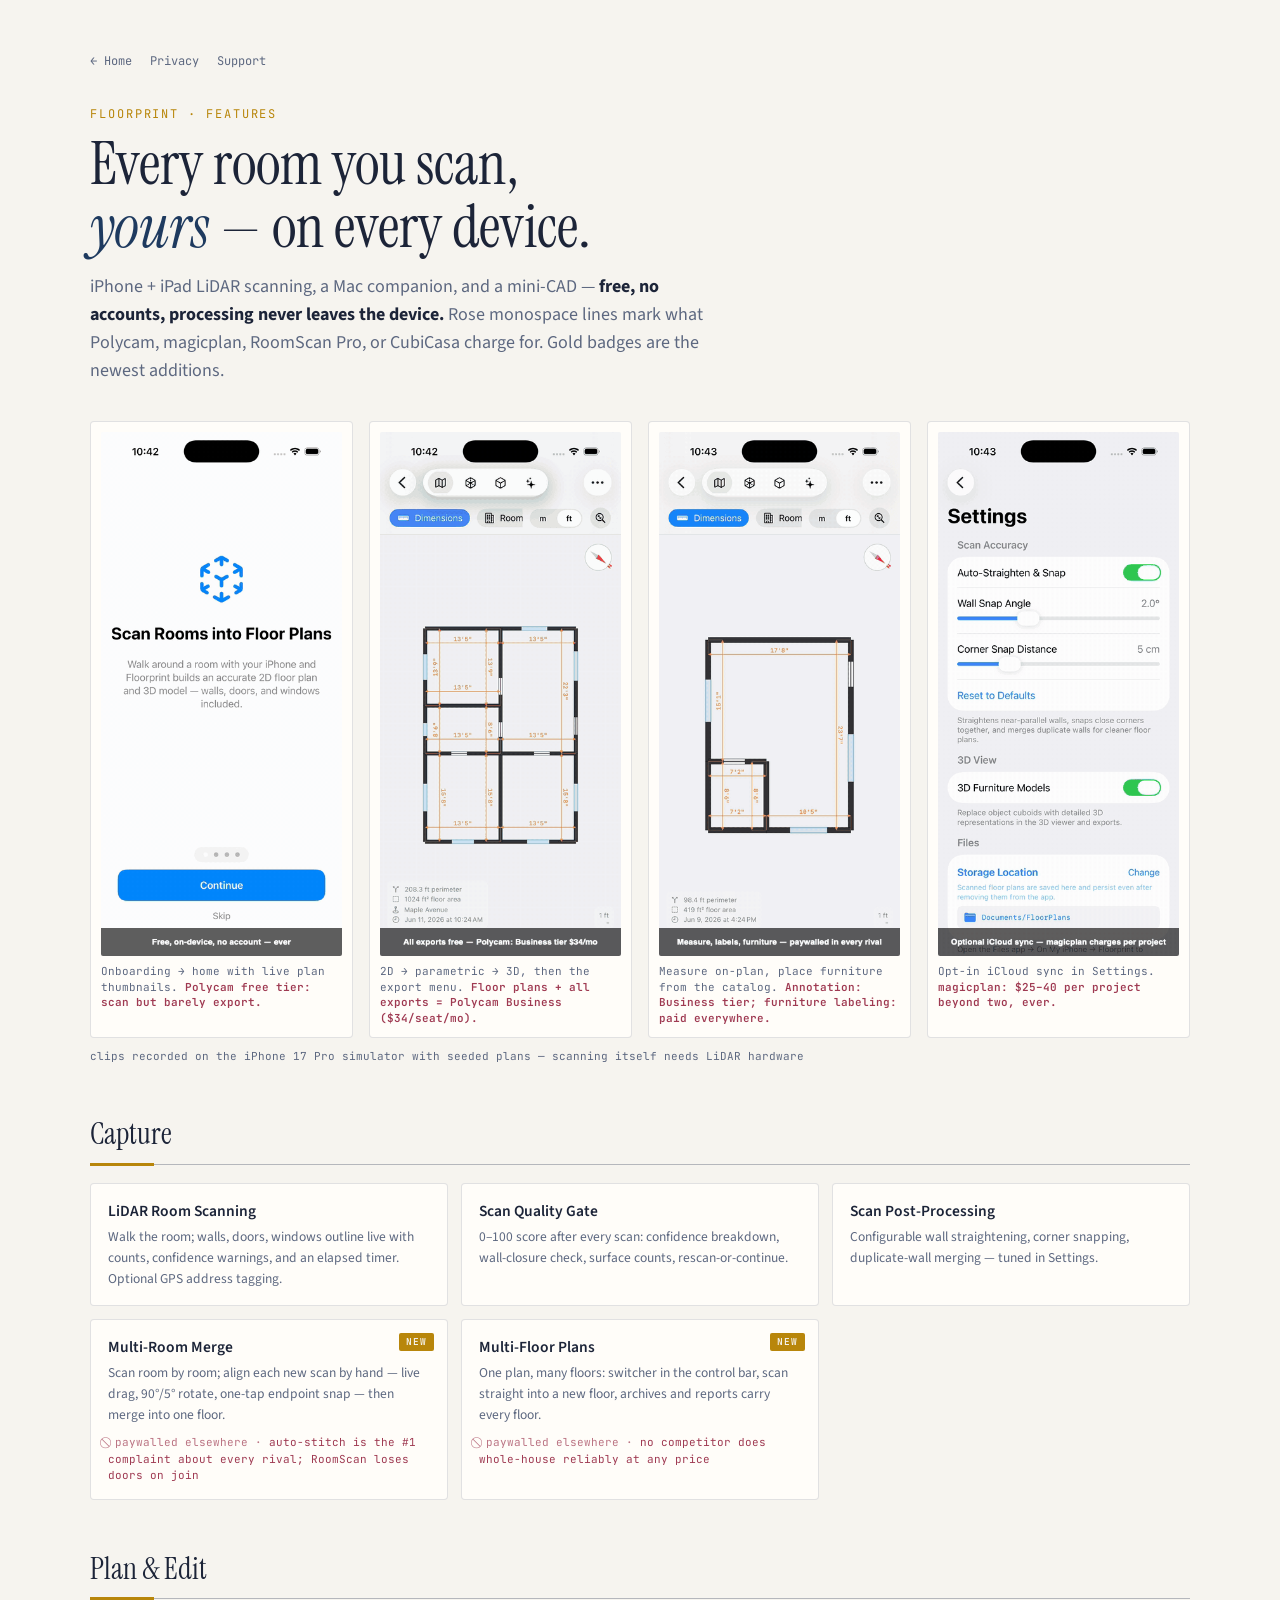
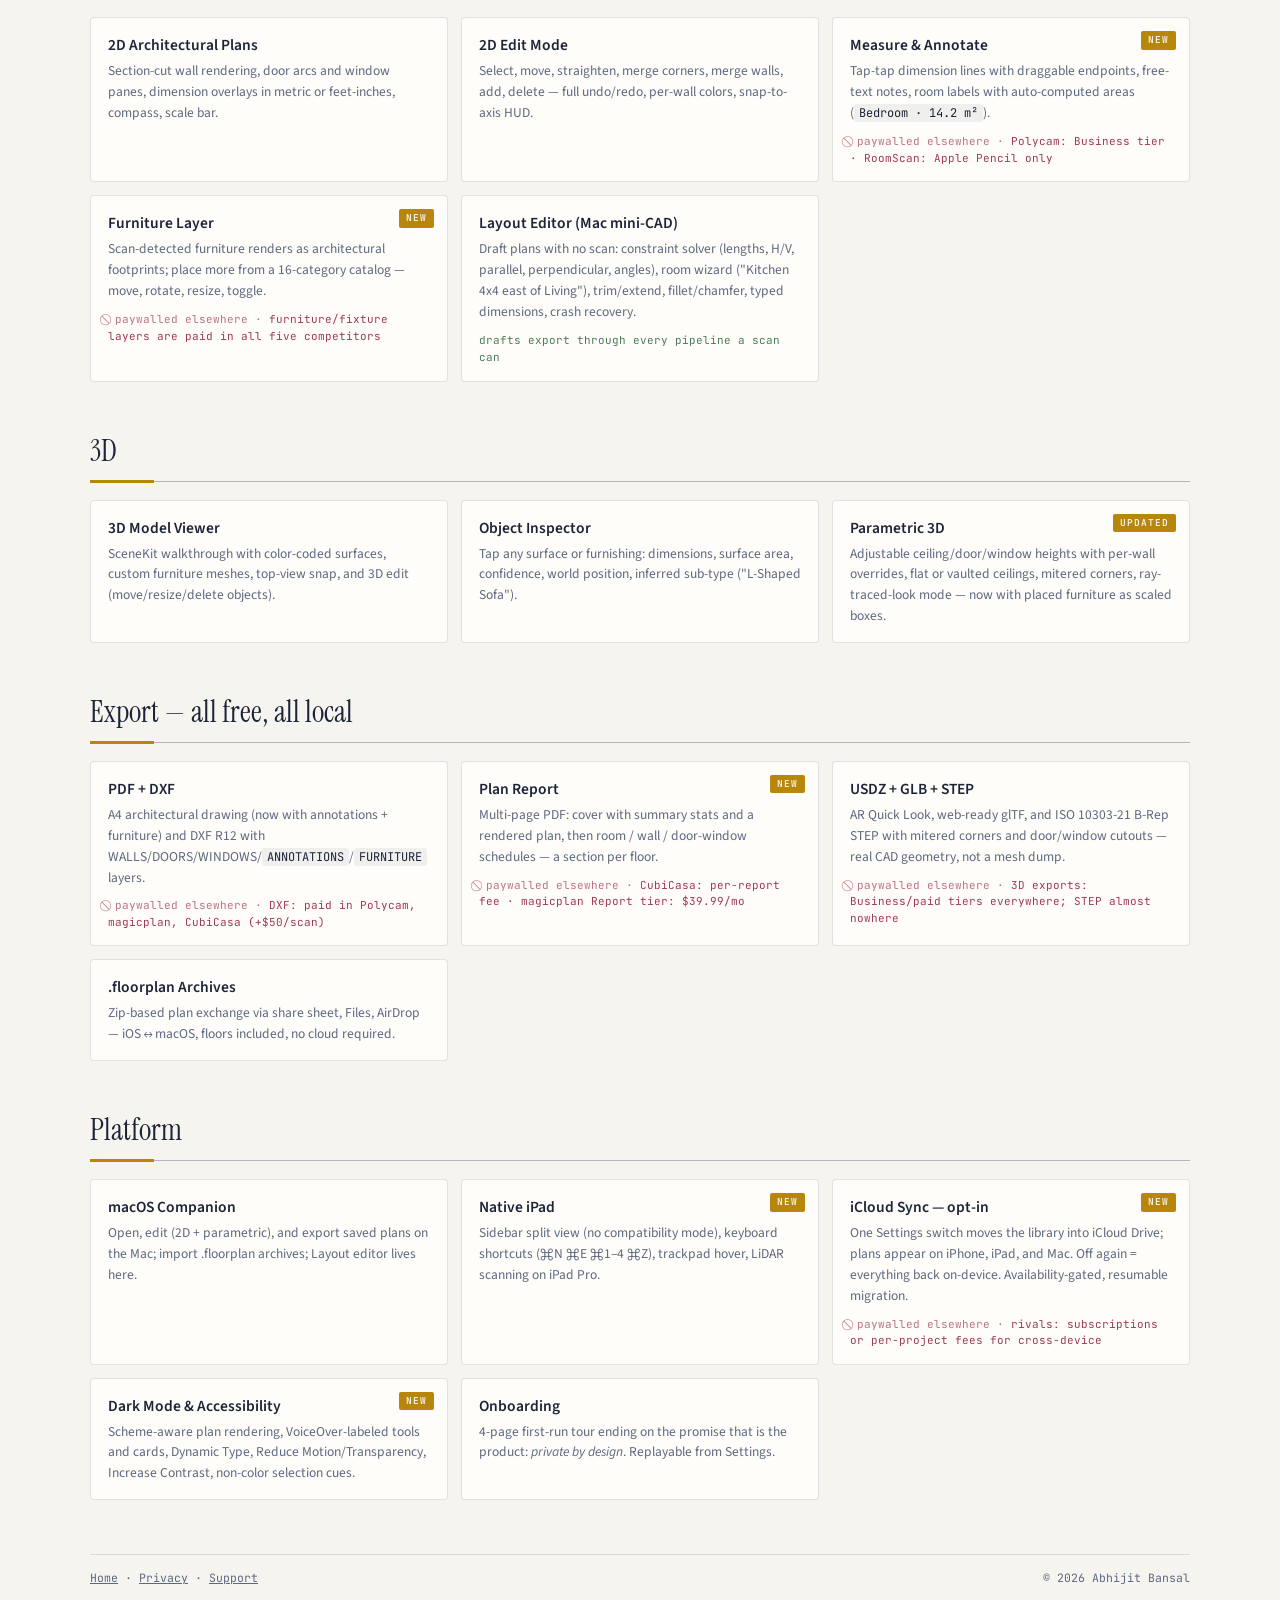
==== features.html @ 085c3a3b "feat(site): publish the feature atlas as /features with demo GIFs + unfurl meta - features.html: the" ====
<!DOCTYPE html>
<html lang="en">
<head>
<meta charset="UTF-8">
<meta name="viewport" content="width=device-width, initial-scale=1.0">
<title>Floorprint — Features</title>
<meta name="description" content="Every Floorprint feature: LiDAR scanning, multi-room merge, measurements, furniture, CAD exports, iCloud sync — free and fully on-device.">
<link rel="icon" type="image/png" href="assets/favicon-32.png">
<link rel="apple-touch-icon" href="assets/apple-touch-icon.png">
<meta property="og:type" content="website">
<meta property="og:site_name" content="Floorprint">
<meta property="og:title" content="Floorprint — every feature, free and on-device">
<meta property="og:description" content="LiDAR scan to CAD floor plan: multi-room merge, measurements, furniture, PDF/DXF/STEP exports, iCloud sync. What competitors paywall, Floorprint ships free.">
<meta property="og:url" content="https://abhijitbansal.github.io/floorprint-site/features.html">
<meta property="og:image" content="https://abhijitbansal.github.io/floorprint-site/assets/demo/clip2-plan-exports.gif">
<meta name="twitter:card" content="summary_large_image">
<meta name="twitter:title" content="Floorprint — every feature, free and on-device">
<meta name="twitter:image" content="https://abhijitbansal.github.io/floorprint-site/assets/demo/clip2-plan-exports.gif">
<link href="https://fonts.googleapis.com/css2?family=Instrument+Serif:ital@0;1&family=JetBrains+Mono:wght@400;500;600&family=Source+Sans+3:wght@400;500;600&display=swap" rel="stylesheet">
<style>
:root{
  --bg:#f6f4ef;
  --surface:#fffdf9;
  --border:rgba(30,42,70,.13);
  --border-strong:rgba(30,42,70,.3);
  --text:#1c2438;
  --text-dim:#5d6880;
  --navy:#1e3a5f;
  --navy-dim:rgba(30,58,95,.07);
  --gold:#b8860b;
  --gold-dim:rgba(184,134,11,.1);
  --rose:#9f3a52;
  --sage:#4a7c59;
  --font-display:'Instrument Serif',Georgia,serif;
  --font-body:'Source Sans 3',-apple-system,sans-serif;
  --font-mono:'JetBrains Mono',ui-monospace,monospace;
}
@media (prefers-color-scheme: dark){
  :root{
    --bg:#151a26;
    --surface:#1d2433;
    --border:rgba(200,215,240,.12);
    --border-strong:rgba(200,215,240,.3);
    --text:#e6eaf2;
    --text-dim:#9aa6bd;
    --navy:#7da7d9;
    --navy-dim:rgba(125,167,217,.1);
    --gold:#d9a93f;
    --gold-dim:rgba(217,169,63,.12);
    --rose:#d97a91;
    --sage:#7fb78f;
  }
}
*{box-sizing:border-box;margin:0;min-width:0}
body{background:var(--bg);color:var(--text);font-family:var(--font-body);line-height:1.55;padding:52px 24px 90px}
.wrap{max-width:1100px;margin:0 auto}
header{max-width:760px;margin-bottom:14px}
.kicker{font-family:var(--font-mono);font-size:12px;letter-spacing:.16em;text-transform:uppercase;color:var(--gold)}
h1{font-family:var(--font-display);font-size:clamp(38px,6vw,60px);font-weight:400;line-height:1.05;margin:10px 0 14px}
h1 em{font-style:italic;color:var(--navy)}
.lead{font-size:18px;color:var(--text-dim);max-width:640px}
.lead b{color:var(--text)}

.gifrow{display:grid;grid-template-columns:repeat(auto-fit,minmax(220px,1fr));gap:16px;margin:36px 0 10px}
.gifcard{border:1px solid var(--border);background:var(--surface);padding:10px;border-radius:4px}
.gifcard img{width:100%;display:block;border-radius:2px}
.gifcard figcaption{font-family:var(--font-mono);font-size:11px;color:var(--text-dim);margin-top:8px;line-height:1.45}
.gifcard figcaption b{color:var(--rose);font-weight:600}
.gifnote{font-family:var(--font-mono);font-size:11px;color:var(--text-dim);margin-bottom:40px}

h2{font-family:var(--font-display);font-size:30px;font-weight:400;margin:46px 0 4px}
.rule{height:1px;background:var(--border-strong);margin:6px 0 18px;position:relative}
.rule::before{content:"";position:absolute;left:0;top:-1px;width:64px;height:3px;background:var(--gold)}
.grid{display:grid;grid-template-columns:repeat(auto-fill,minmax(330px,1fr));gap:13px}
.ve-card{border:1px solid var(--border);background:var(--surface);padding:15px 17px;border-radius:4px;position:relative}
.ve-card h3{font-size:15.5px;font-weight:600;margin-bottom:4px;padding-right:46px}
.ve-card p{font-size:13.5px;color:var(--text-dim)}
.ve-card code{font-family:var(--font-mono);font-size:12px;background:var(--navy-dim);padding:1px 5px;border-radius:3px;color:var(--text)}
.new{position:absolute;top:13px;right:13px;font-family:var(--font-mono);font-size:9.5px;font-weight:600;letter-spacing:.1em;background:var(--gold);color:var(--bg);padding:2px 7px;border-radius:2px}
.pay{margin-top:9px;font-family:var(--font-mono);font-size:11px;color:var(--rose);line-height:1.5}
.pay::before{content:"⃠ paywalled elsewhere · ";color:var(--rose);opacity:.7}
.free{margin-top:9px;font-family:var(--font-mono);font-size:11px;color:var(--sage)}
footer{margin-top:54px;border-top:1px solid var(--border);padding-top:14px;font-family:var(--font-mono);font-size:11.5px;color:var(--text-dim);display:flex;justify-content:space-between;flex-wrap:wrap;gap:8px}
@media (prefers-reduced-motion: no-preference){
  .ve-card,.gifcard{animation:rise .45s ease both}
  @keyframes rise{from{opacity:0;transform:translateY(8px)}to{opacity:1;transform:none}}
}
</style>
</head>
<body>
<div class="wrap">

<nav style="font-family:var(--font-mono);font-size:12px;margin-bottom:34px;display:flex;gap:18px">
  <a href="index.html" style="color:var(--text-dim);text-decoration:none">← Home</a>
  <a href="privacy.html" style="color:var(--text-dim);text-decoration:none">Privacy</a>
  <a href="support.html" style="color:var(--text-dim);text-decoration:none">Support</a>
</nav>

<header>
  <div class="kicker">Floorprint · features</div>
  <h1>Every room you scan,<br><em>yours</em> — on every device.</h1>
  <p class="lead">iPhone + iPad LiDAR scanning, a Mac companion, and a mini-CAD — <b>free, no accounts, processing never leaves the device.</b> Rose monospace lines mark what Polycam, magicplan, RoomScan Pro, or CubiCasa charge for. Gold badges are the newest additions.</p>
</header>

<div class="gifrow">
  <figure class="gifcard">
    <img src="assets/demo/clip1-home.gif" alt="Onboarding tour and redesigned home screen">
    <figcaption>Onboarding → home with live plan thumbnails. <b>Polycam free tier: scan but barely export.</b></figcaption>
  </figure>
  <figure class="gifcard">
    <img src="assets/demo/clip2-plan-exports.gif" alt="Plan view modes and export menu">
    <figcaption>2D → parametric → 3D, then the export menu. <b>Floor plans + all exports = Polycam Business ($34/seat/mo).</b></figcaption>
  </figure>
  <figure class="gifcard">
    <img src="assets/demo/clip3-annotate-furniture.gif" alt="Measure annotation and furniture catalog">
    <figcaption>Measure on-plan, place furniture from the catalog. <b>Annotation: Business tier; furniture labeling: paid everywhere.</b></figcaption>
  </figure>
  <figure class="gifcard">
    <img src="assets/demo/clip4-icloud.gif" alt="Settings with iCloud sync section">
    <figcaption>Opt-in iCloud sync in Settings. <b>magicplan: $25–40 per project beyond two, ever.</b></figcaption>
  </figure>
</div>
<p class="gifnote">clips recorded on the iPhone 17 Pro simulator with seeded plans — scanning itself needs LiDAR hardware</p>

<h2>Capture</h2><div class="rule"></div>
<div class="grid">
  <div class="ve-card"><h3>LiDAR Room Scanning</h3><p>Walk the room; walls, doors, windows outline live with counts, confidence warnings, and an elapsed timer. Optional GPS address tagging.</p></div>
  <div class="ve-card"><h3>Scan Quality Gate</h3><p>0–100 score after every scan: confidence breakdown, wall-closure check, surface counts, rescan-or-continue.</p></div>
  <div class="ve-card"><h3>Scan Post-Processing</h3><p>Configurable wall straightening, corner snapping, duplicate-wall merging — tuned in Settings.</p></div>
  <div class="ve-card"><span class="new">NEW</span><h3>Multi-Room Merge</h3><p>Scan room by room; align each new scan by hand — live drag, 90°/5° rotate, one-tap endpoint snap — then merge into one floor.</p><div class="pay">auto-stitch is the #1 complaint about every rival; RoomScan loses doors on join</div></div>
  <div class="ve-card"><span class="new">NEW</span><h3>Multi-Floor Plans</h3><p>One plan, many floors: switcher in the control bar, scan straight into a new floor, archives and reports carry every floor.</p><div class="pay">no competitor does whole-house reliably at any price</div></div>
</div>

<h2>Plan &amp; Edit</h2><div class="rule"></div>
<div class="grid">
  <div class="ve-card"><h3>2D Architectural Plans</h3><p>Section-cut wall rendering, door arcs and window panes, dimension overlays in metric or feet-inches, compass, scale bar.</p></div>
  <div class="ve-card"><h3>2D Edit Mode</h3><p>Select, move, straighten, merge corners, merge walls, add, delete — full undo/redo, per-wall colors, snap-to-axis HUD.</p></div>
  <div class="ve-card"><span class="new">NEW</span><h3>Measure &amp; Annotate</h3><p>Tap-tap dimension lines with draggable endpoints, free-text notes, room labels with auto-computed areas (<code>Bedroom · 14.2 m²</code>).</p><div class="pay">Polycam: Business tier · RoomScan: Apple Pencil only</div></div>
  <div class="ve-card"><span class="new">NEW</span><h3>Furniture Layer</h3><p>Scan-detected furniture renders as architectural footprints; place more from a 16-category catalog — move, rotate, resize, toggle.</p><div class="pay">furniture/fixture layers are paid in all five competitors</div></div>
  <div class="ve-card"><h3>Layout Editor (Mac mini-CAD)</h3><p>Draft plans with no scan: constraint solver (lengths, H/V, parallel, perpendicular, angles), room wizard ("Kitchen 4x4 east of Living"), trim/extend, fillet/chamfer, typed dimensions, crash recovery.</p><div class="free">drafts export through every pipeline a scan can</div></div>
</div>

<h2>3D</h2><div class="rule"></div>
<div class="grid">
  <div class="ve-card"><h3>3D Model Viewer</h3><p>SceneKit walkthrough with color-coded surfaces, custom furniture meshes, top-view snap, and 3D edit (move/resize/delete objects).</p></div>
  <div class="ve-card"><h3>Object Inspector</h3><p>Tap any surface or furnishing: dimensions, surface area, confidence, world position, inferred sub-type ("L-Shaped Sofa").</p></div>
  <div class="ve-card"><span class="new">UPDATED</span><h3>Parametric 3D</h3><p>Adjustable ceiling/door/window heights with per-wall overrides, flat or vaulted ceilings, mitered corners, ray-traced-look mode — now with placed furniture as scaled boxes.</p></div>
</div>

<h2>Export — all free, all local</h2><div class="rule"></div>
<div class="grid">
  <div class="ve-card"><h3>PDF + DXF</h3><p>A4 architectural drawing (now with annotations + furniture) and DXF R12 with WALLS/DOORS/WINDOWS/<code>ANNOTATIONS</code>/<code>FURNITURE</code> layers.</p><div class="pay">DXF: paid in Polycam, magicplan, CubiCasa (+$50/scan)</div></div>
  <div class="ve-card"><span class="new">NEW</span><h3>Plan Report</h3><p>Multi-page PDF: cover with summary stats and a rendered plan, then room / wall / door-window schedules — a section per floor.</p><div class="pay">CubiCasa: per-report fee · magicplan Report tier: $39.99/mo</div></div>
  <div class="ve-card"><h3>USDZ + GLB + STEP</h3><p>AR Quick Look, web-ready glTF, and ISO 10303-21 B-Rep STEP with mitered corners and door/window cutouts — real CAD geometry, not a mesh dump.</p><div class="pay">3D exports: Business/paid tiers everywhere; STEP almost nowhere</div></div>
  <div class="ve-card"><h3>.floorplan Archives</h3><p>Zip-based plan exchange via share sheet, Files, AirDrop — iOS ↔ macOS, floors included, no cloud required.</p></div>
</div>

<h2>Platform</h2><div class="rule"></div>
<div class="grid">
  <div class="ve-card"><h3>macOS Companion</h3><p>Open, edit (2D + parametric), and export saved plans on the Mac; import .floorplan archives; Layout editor lives here.</p></div>
  <div class="ve-card"><span class="new">NEW</span><h3>Native iPad</h3><p>Sidebar split view (no compatibility mode), keyboard shortcuts (⌘N ⌘E ⌘1–4 ⌘Z), trackpad hover, LiDAR scanning on iPad Pro.</p></div>
  <div class="ve-card"><span class="new">NEW</span><h3>iCloud Sync — opt-in</h3><p>One Settings switch moves the library into iCloud Drive; plans appear on iPhone, iPad, and Mac. Off again = everything back on-device. Availability-gated, resumable migration.</p><div class="pay">rivals: subscriptions or per-project fees for cross-device</div></div>
  <div class="ve-card"><span class="new">NEW</span><h3>Dark Mode &amp; Accessibility</h3><p>Scheme-aware plan rendering, VoiceOver-labeled tools and cards, Dynamic Type, Reduce Motion/Transparency, Increase Contrast, non-color selection cues.</p></div>
  <div class="ve-card"><h3>Onboarding</h3><p>4-page first-run tour ending on the promise that is the product: <em>private by design</em>. Replayable from Settings.</p></div>
</div>

<footer>
  <span><a href="index.html" style="color:inherit">Home</a> · <a href="privacy.html" style="color:inherit">Privacy</a> · <a href="support.html" style="color:inherit">Support</a></span>
  <span>© 2026 Abhijit Bansal</span>
</footer>

</div>
</body>
</html>
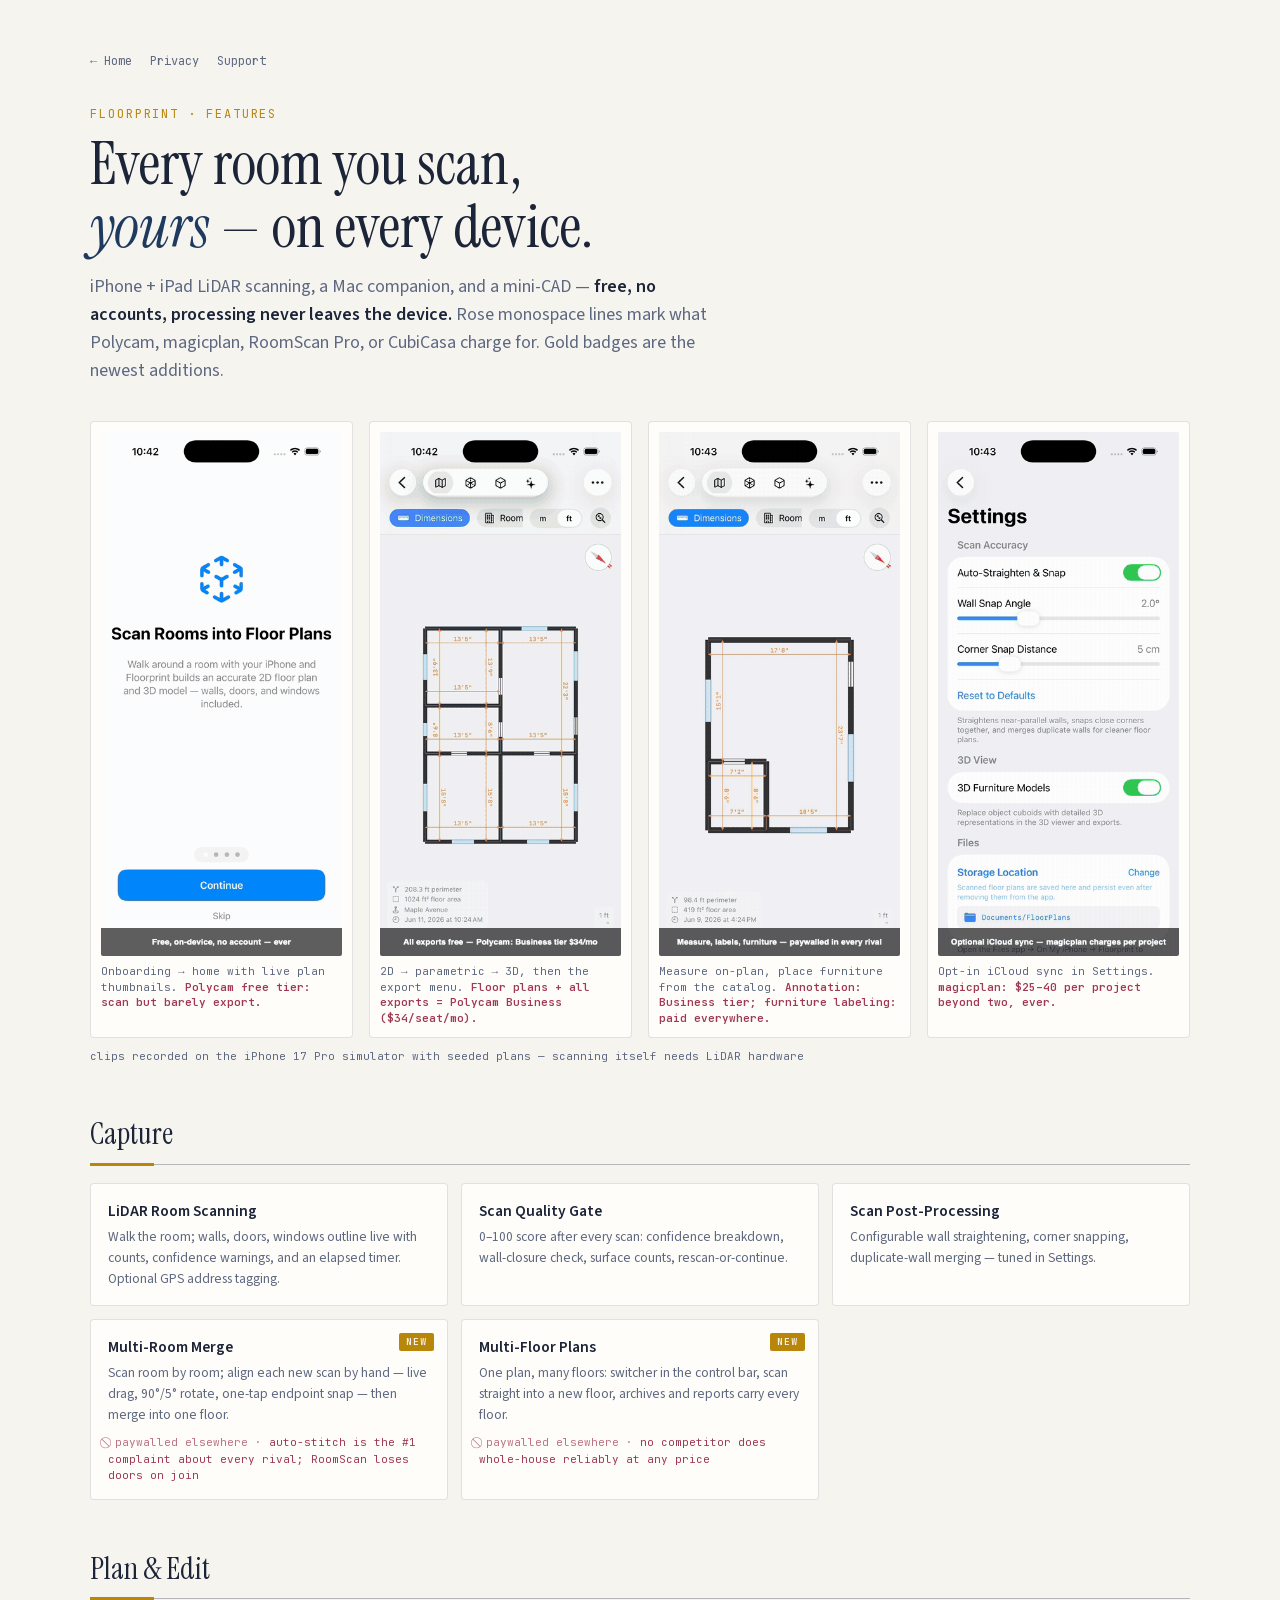
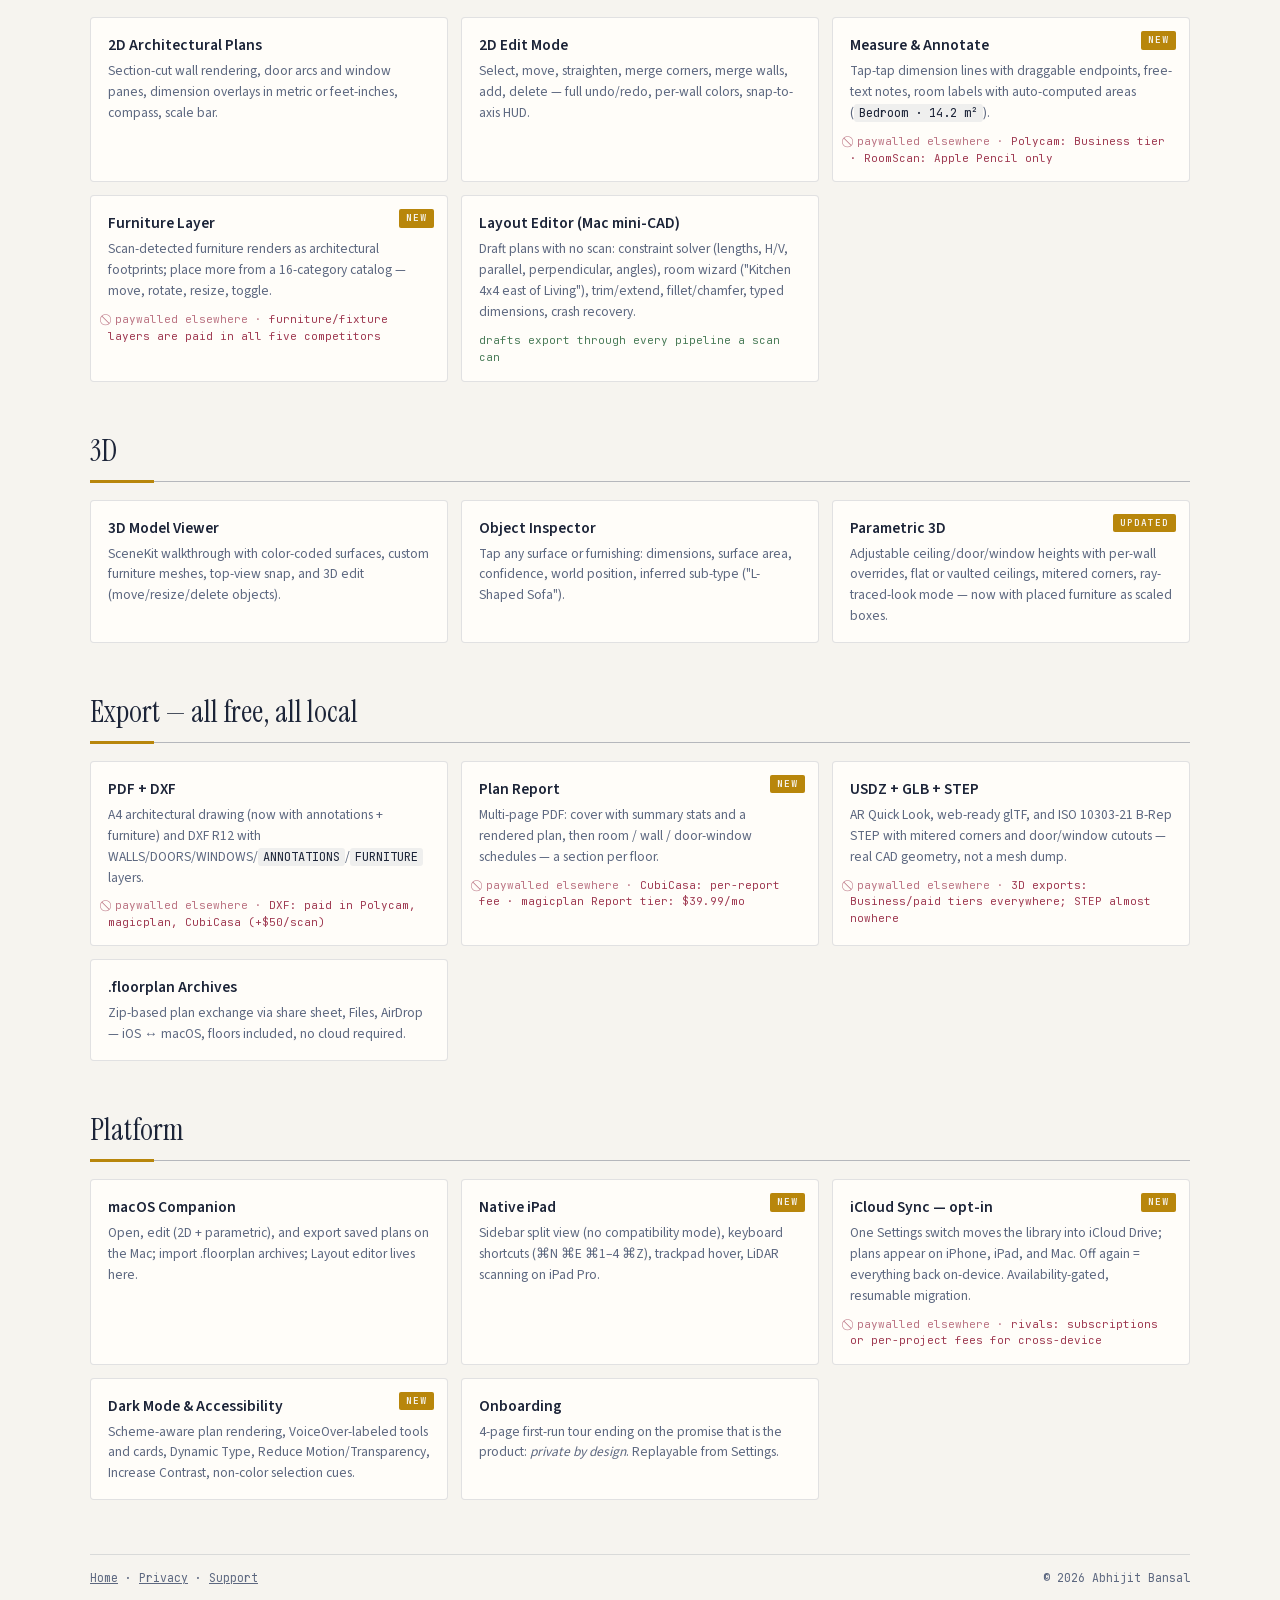
==== commit d425b78a: "fix(site): self-host fonts and add CSP meta from security review features.html loaded Instrument Ser" ====
--- a/features.html
+++ b/features.html
@@ -16,8 +16,14 @@
 <meta name="twitter:card" content="summary_large_image">
 <meta name="twitter:title" content="Floorprint — every feature, free and on-device">
 <meta name="twitter:image" content="https://abhijitbansal.github.io/floorprint-site/assets/demo/clip2-plan-exports.gif">
-<link href="https://fonts.googleapis.com/css2?family=Instrument+Serif:ital@0;1&family=JetBrains+Mono:wght@400;500;600&family=Source+Sans+3:wght@400;500;600&display=swap" rel="stylesheet">
+<meta http-equiv="Content-Security-Policy" content="default-src 'self'; script-src 'none'; style-src 'self' 'unsafe-inline'; img-src 'self'; font-src 'self'; object-src 'none'; form-action 'none'; base-uri 'self'">
 <style>
+/* Self-hosted (latin subsets) — no third-party requests; this site's
+   whole pitch is that nothing leaves your device. */
+@font-face{font-family:'Instrument Serif';font-style:normal;font-weight:400;font-display:swap;src:url(assets/fonts/instrument-serif-regular.woff2) format('woff2')}
+@font-face{font-family:'Instrument Serif';font-style:italic;font-weight:400;font-display:swap;src:url(assets/fonts/instrument-serif-italic.woff2) format('woff2')}
+@font-face{font-family:'JetBrains Mono';font-style:normal;font-weight:400 600;font-display:swap;src:url(assets/fonts/jetbrains-mono.woff2) format('woff2')}
+@font-face{font-family:'Source Sans 3';font-style:normal;font-weight:400 600;font-display:swap;src:url(assets/fonts/source-sans-3.woff2) format('woff2')}
 :root{
   --bg:#f6f4ef;
   --surface:#fffdf9;
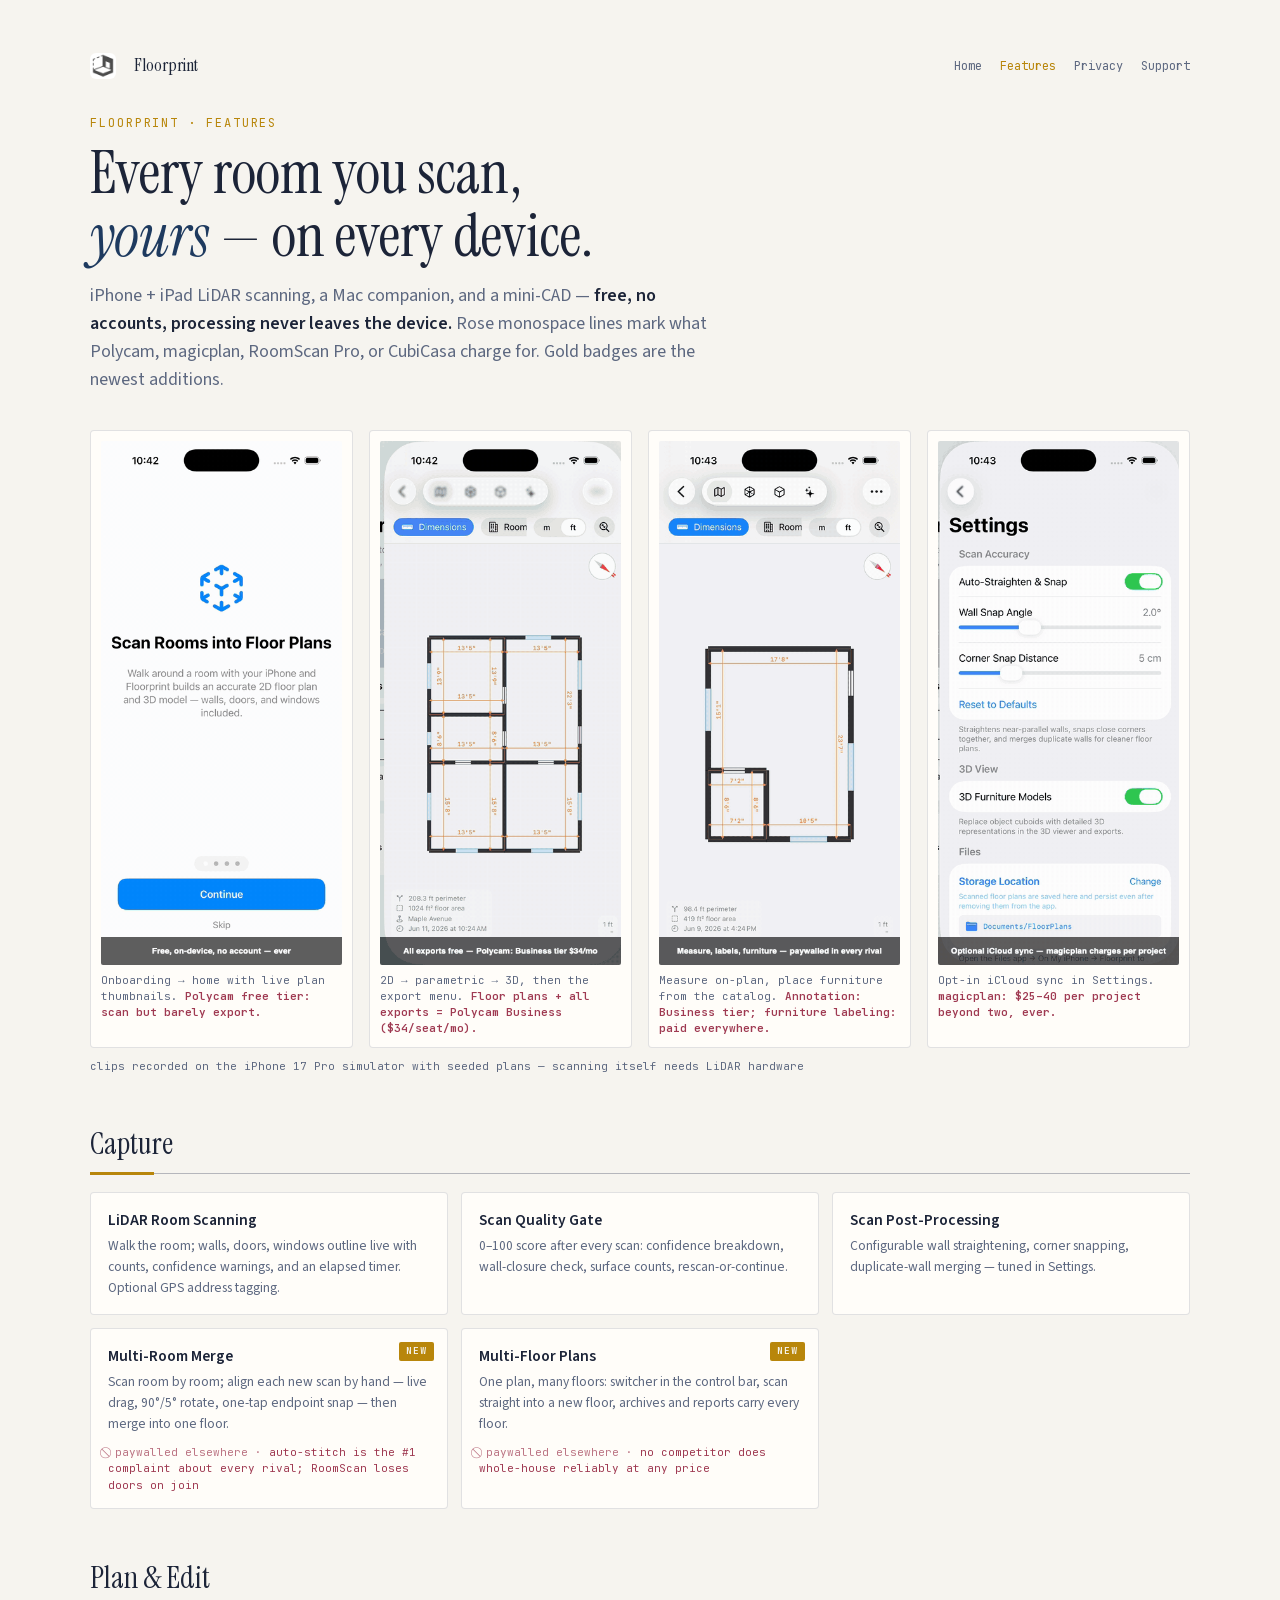
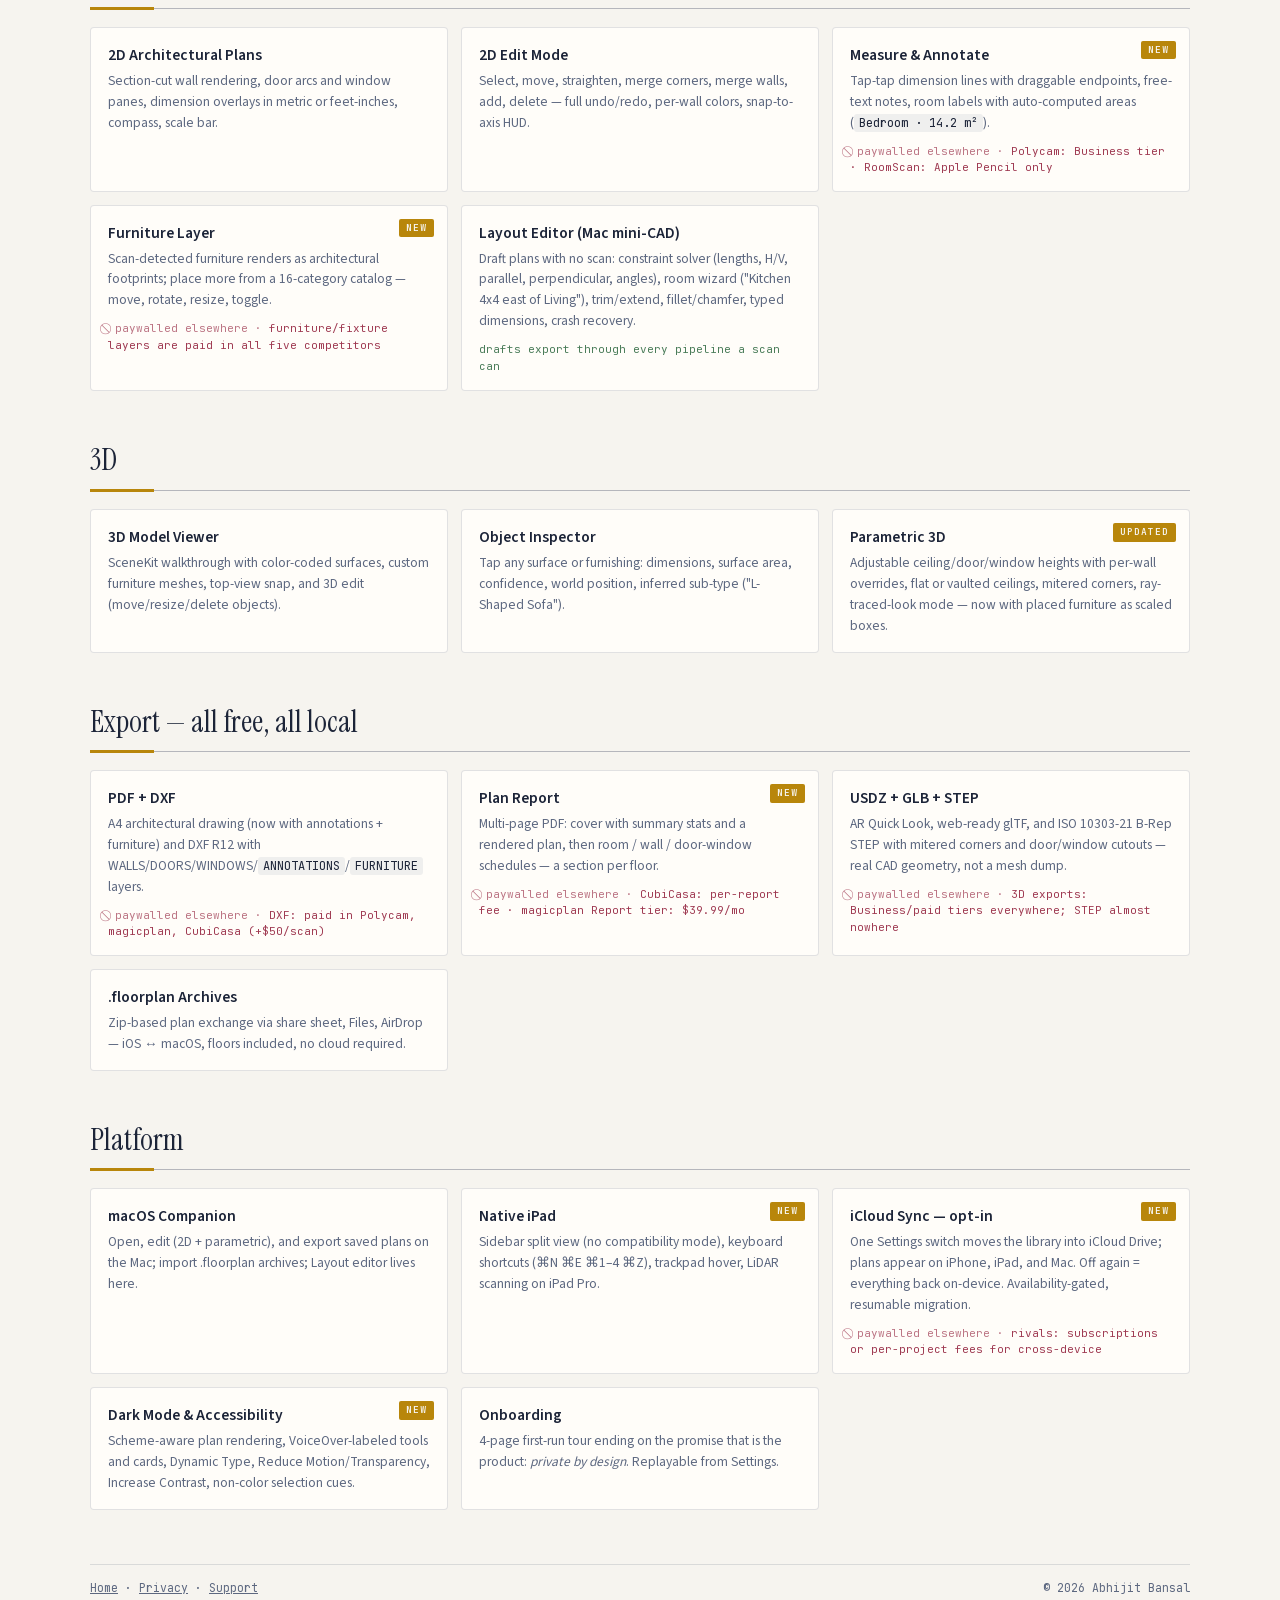
==== commit d7d8f9af: "feat(site): unify all pages on the features-page design system Extract the features.html inline them" ====
--- a/features.html
+++ b/features.html
@@ -16,93 +16,22 @@
 <meta name="twitter:card" content="summary_large_image">
 <meta name="twitter:title" content="Floorprint — every feature, free and on-device">
 <meta name="twitter:image" content="https://abhijitbansal.github.io/floorprint-site/assets/demo/clip2-plan-exports.gif">
-<meta http-equiv="Content-Security-Policy" content="default-src 'self'; script-src 'none'; style-src 'self' 'unsafe-inline'; img-src 'self'; font-src 'self'; object-src 'none'; form-action 'none'; base-uri 'self'">
-<style>
-/* Self-hosted (latin subsets) — no third-party requests; this site's
-   whole pitch is that nothing leaves your device. */
-@font-face{font-family:'Instrument Serif';font-style:normal;font-weight:400;font-display:swap;src:url(assets/fonts/instrument-serif-regular.woff2) format('woff2')}
-@font-face{font-family:'Instrument Serif';font-style:italic;font-weight:400;font-display:swap;src:url(assets/fonts/instrument-serif-italic.woff2) format('woff2')}
-@font-face{font-family:'JetBrains Mono';font-style:normal;font-weight:400 600;font-display:swap;src:url(assets/fonts/jetbrains-mono.woff2) format('woff2')}
-@font-face{font-family:'Source Sans 3';font-style:normal;font-weight:400 600;font-display:swap;src:url(assets/fonts/source-sans-3.woff2) format('woff2')}
-:root{
-  --bg:#f6f4ef;
-  --surface:#fffdf9;
-  --border:rgba(30,42,70,.13);
-  --border-strong:rgba(30,42,70,.3);
-  --text:#1c2438;
-  --text-dim:#5d6880;
-  --navy:#1e3a5f;
-  --navy-dim:rgba(30,58,95,.07);
-  --gold:#b8860b;
-  --gold-dim:rgba(184,134,11,.1);
-  --rose:#9f3a52;
-  --sage:#4a7c59;
-  --font-display:'Instrument Serif',Georgia,serif;
-  --font-body:'Source Sans 3',-apple-system,sans-serif;
-  --font-mono:'JetBrains Mono',ui-monospace,monospace;
-}
-@media (prefers-color-scheme: dark){
-  :root{
-    --bg:#151a26;
-    --surface:#1d2433;
-    --border:rgba(200,215,240,.12);
-    --border-strong:rgba(200,215,240,.3);
-    --text:#e6eaf2;
-    --text-dim:#9aa6bd;
-    --navy:#7da7d9;
-    --navy-dim:rgba(125,167,217,.1);
-    --gold:#d9a93f;
-    --gold-dim:rgba(217,169,63,.12);
-    --rose:#d97a91;
-    --sage:#7fb78f;
-  }
-}
-*{box-sizing:border-box;margin:0;min-width:0}
-body{background:var(--bg);color:var(--text);font-family:var(--font-body);line-height:1.55;padding:52px 24px 90px}
-.wrap{max-width:1100px;margin:0 auto}
-header{max-width:760px;margin-bottom:14px}
-.kicker{font-family:var(--font-mono);font-size:12px;letter-spacing:.16em;text-transform:uppercase;color:var(--gold)}
-h1{font-family:var(--font-display);font-size:clamp(38px,6vw,60px);font-weight:400;line-height:1.05;margin:10px 0 14px}
-h1 em{font-style:italic;color:var(--navy)}
-.lead{font-size:18px;color:var(--text-dim);max-width:640px}
-.lead b{color:var(--text)}
-
-.gifrow{display:grid;grid-template-columns:repeat(auto-fit,minmax(220px,1fr));gap:16px;margin:36px 0 10px}
-.gifcard{border:1px solid var(--border);background:var(--surface);padding:10px;border-radius:4px}
-.gifcard img{width:100%;display:block;border-radius:2px}
-.gifcard figcaption{font-family:var(--font-mono);font-size:11px;color:var(--text-dim);margin-top:8px;line-height:1.45}
-.gifcard figcaption b{color:var(--rose);font-weight:600}
-.gifnote{font-family:var(--font-mono);font-size:11px;color:var(--text-dim);margin-bottom:40px}
-
-h2{font-family:var(--font-display);font-size:30px;font-weight:400;margin:46px 0 4px}
-.rule{height:1px;background:var(--border-strong);margin:6px 0 18px;position:relative}
-.rule::before{content:"";position:absolute;left:0;top:-1px;width:64px;height:3px;background:var(--gold)}
-.grid{display:grid;grid-template-columns:repeat(auto-fill,minmax(330px,1fr));gap:13px}
-.ve-card{border:1px solid var(--border);background:var(--surface);padding:15px 17px;border-radius:4px;position:relative}
-.ve-card h3{font-size:15.5px;font-weight:600;margin-bottom:4px;padding-right:46px}
-.ve-card p{font-size:13.5px;color:var(--text-dim)}
-.ve-card code{font-family:var(--font-mono);font-size:12px;background:var(--navy-dim);padding:1px 5px;border-radius:3px;color:var(--text)}
-.new{position:absolute;top:13px;right:13px;font-family:var(--font-mono);font-size:9.5px;font-weight:600;letter-spacing:.1em;background:var(--gold);color:var(--bg);padding:2px 7px;border-radius:2px}
-.pay{margin-top:9px;font-family:var(--font-mono);font-size:11px;color:var(--rose);line-height:1.5}
-.pay::before{content:"⃠ paywalled elsewhere · ";color:var(--rose);opacity:.7}
-.free{margin-top:9px;font-family:var(--font-mono);font-size:11px;color:var(--sage)}
-footer{margin-top:54px;border-top:1px solid var(--border);padding-top:14px;font-family:var(--font-mono);font-size:11.5px;color:var(--text-dim);display:flex;justify-content:space-between;flex-wrap:wrap;gap:8px}
-@media (prefers-reduced-motion: no-preference){
-  .ve-card,.gifcard{animation:rise .45s ease both}
-  @keyframes rise{from{opacity:0;transform:translateY(8px)}to{opacity:1;transform:none}}
-}
-</style>
+<meta http-equiv="Content-Security-Policy" content="default-src 'self'; script-src 'none'; style-src 'self'; img-src 'self'; font-src 'self'; object-src 'none'; form-action 'none'; base-uri 'self'">
+<link rel="stylesheet" href="assets/style.css">
 </head>
 <body>
 <div class="wrap">
 
-<nav style="font-family:var(--font-mono);font-size:12px;margin-bottom:34px;display:flex;gap:18px">
-  <a href="index.html" style="color:var(--text-dim);text-decoration:none">← Home</a>
-  <a href="privacy.html" style="color:var(--text-dim);text-decoration:none">Privacy</a>
-  <a href="support.html" style="color:var(--text-dim);text-decoration:none">Support</a>
+<nav class="site">
+  <img src="assets/app-icon-64.png" alt="">
+  <span class="name">Floorprint</span>
+  <a href="index.html">Home</a>
+  <a href="features.html" aria-current="page">Features</a>
+  <a href="privacy.html">Privacy</a>
+  <a href="support.html">Support</a>
 </nav>
 
-<header>
+<header class="page">
   <div class="kicker">Floorprint · features</div>
   <h1>Every room you scan,<br><em>yours</em> — on every device.</h1>
   <p class="lead">iPhone + iPad LiDAR scanning, a Mac companion, and a mini-CAD — <b>free, no accounts, processing never leaves the device.</b> Rose monospace lines mark what Polycam, magicplan, RoomScan Pro, or CubiCasa charge for. Gold badges are the newest additions.</p>
@@ -170,8 +99,8 @@
   <div class="ve-card"><h3>Onboarding</h3><p>4-page first-run tour ending on the promise that is the product: <em>private by design</em>. Replayable from Settings.</p></div>
 </div>
 
-<footer>
-  <span><a href="index.html" style="color:inherit">Home</a> · <a href="privacy.html" style="color:inherit">Privacy</a> · <a href="support.html" style="color:inherit">Support</a></span>
+<footer class="site">
+  <span><a href="index.html">Home</a> · <a href="privacy.html">Privacy</a> · <a href="support.html">Support</a></span>
   <span>© 2026 Abhijit Bansal</span>
 </footer>
 
--- a/assets/style.css
+++ b/assets/style.css
@@ -0,0 +1,113 @@
+/* Floorprint site theme — shared by index/features/privacy/support.
+   Self-hosted fonts (latin subsets) — no third-party requests; this site's
+   whole pitch is that nothing leaves your device. */
+@font-face{font-family:'Instrument Serif';font-style:normal;font-weight:400;font-display:swap;src:url(fonts/instrument-serif-regular.woff2) format('woff2')}
+@font-face{font-family:'Instrument Serif';font-style:italic;font-weight:400;font-display:swap;src:url(fonts/instrument-serif-italic.woff2) format('woff2')}
+@font-face{font-family:'JetBrains Mono';font-style:normal;font-weight:400 600;font-display:swap;src:url(fonts/jetbrains-mono.woff2) format('woff2')}
+@font-face{font-family:'Source Sans 3';font-style:normal;font-weight:400 600;font-display:swap;src:url(fonts/source-sans-3.woff2) format('woff2')}
+
+:root{
+  --bg:#f6f4ef;
+  --surface:#fffdf9;
+  --border:rgba(30,42,70,.13);
+  --border-strong:rgba(30,42,70,.3);
+  --text:#1c2438;
+  --text-dim:#5d6880;
+  --navy:#1e3a5f;
+  --navy-dim:rgba(30,58,95,.07);
+  --gold:#b8860b;
+  --gold-dim:rgba(184,134,11,.1);
+  --rose:#9f3a52;
+  --sage:#4a7c59;
+  --font-display:'Instrument Serif',Georgia,serif;
+  --font-body:'Source Sans 3',-apple-system,sans-serif;
+  --font-mono:'JetBrains Mono',ui-monospace,monospace;
+}
+@media (prefers-color-scheme: dark){
+  :root{
+    --bg:#151a26;
+    --surface:#1d2433;
+    --border:rgba(200,215,240,.12);
+    --border-strong:rgba(200,215,240,.3);
+    --text:#e6eaf2;
+    --text-dim:#9aa6bd;
+    --navy:#7da7d9;
+    --navy-dim:rgba(125,167,217,.1);
+    --gold:#d9a93f;
+    --gold-dim:rgba(217,169,63,.12);
+    --rose:#d97a91;
+    --sage:#7fb78f;
+  }
+}
+
+*{box-sizing:border-box;margin:0;min-width:0}
+body{background:var(--bg);color:var(--text);font-family:var(--font-body);line-height:1.55;padding:52px 24px 90px;-webkit-font-smoothing:antialiased}
+.wrap{max-width:1100px;margin:0 auto}
+.wrap-narrow{max-width:760px;margin:0 auto}
+
+/* Top navigation */
+nav.site{font-family:var(--font-mono);font-size:12px;margin-bottom:34px;display:flex;align-items:center;gap:18px;flex-wrap:wrap}
+nav.site img{width:26px;height:26px;border-radius:6px}
+nav.site .name{font-family:var(--font-display);font-size:18px;color:var(--text);margin-right:auto}
+nav.site a{color:var(--text-dim);text-decoration:none}
+nav.site a:hover{color:var(--text)}
+nav.site a[aria-current="page"]{color:var(--gold)}
+
+/* Page header */
+header.page{max-width:760px;margin-bottom:14px}
+.kicker{font-family:var(--font-mono);font-size:12px;letter-spacing:.16em;text-transform:uppercase;color:var(--gold)}
+h1{font-family:var(--font-display);font-size:clamp(38px,6vw,60px);font-weight:400;line-height:1.05;margin:10px 0 14px}
+h1 em{font-style:italic;color:var(--navy)}
+.lead{font-size:18px;color:var(--text-dim);max-width:640px}
+.lead b{color:var(--text)}
+
+/* Section headings with gold-accented rule */
+h2{font-family:var(--font-display);font-size:30px;font-weight:400;margin:46px 0 4px}
+.rule{height:1px;background:var(--border-strong);margin:6px 0 18px;position:relative}
+.rule::before{content:"";position:absolute;left:0;top:-1px;width:64px;height:3px;background:var(--gold)}
+h3{font-size:16px;font-weight:600;margin:26px 0 6px}
+
+/* Prose (privacy / support) */
+p{margin:0 0 14px}
+main p a,main li a{color:var(--gold);text-decoration:none;border-bottom:1px solid var(--gold-dim)}
+main p a:hover,main li a:hover{border-bottom-color:var(--gold)}
+ul{padding-left:22px;margin:0 0 14px}
+li{margin-bottom:6px}
+code{font-family:var(--font-mono);font-size:12px;background:var(--navy-dim);padding:1px 5px;border-radius:3px;color:var(--text)}
+.muted{color:var(--text-dim)}
+.small{font-size:13px}
+.mono{font-family:var(--font-mono);font-size:11.5px;color:var(--text-dim)}
+
+/* Card grid */
+.grid{display:grid;grid-template-columns:repeat(auto-fill,minmax(330px,1fr));gap:13px}
+.ve-card{border:1px solid var(--border);background:var(--surface);padding:15px 17px;border-radius:4px;position:relative}
+.ve-card h3{font-size:15.5px;font-weight:600;margin:0 0 4px;padding-right:46px}
+.ve-card p{font-size:13.5px;color:var(--text-dim);margin:0}
+.new{position:absolute;top:13px;right:13px;font-family:var(--font-mono);font-size:9.5px;font-weight:600;letter-spacing:.1em;background:var(--gold);color:var(--bg);padding:2px 7px;border-radius:2px}
+.pay{margin-top:9px;font-family:var(--font-mono);font-size:11px;color:var(--rose);line-height:1.5}
+.pay::before{content:"⃠ paywalled elsewhere · ";color:var(--rose);opacity:.7}
+.free{margin-top:9px;font-family:var(--font-mono);font-size:11px;color:var(--sage)}
+
+/* Demo GIF cards (features) */
+.gifrow{display:grid;grid-template-columns:repeat(auto-fit,minmax(220px,1fr));gap:16px;margin:36px 0 10px}
+.gifcard{border:1px solid var(--border);background:var(--surface);padding:10px;border-radius:4px}
+.gifcard img{width:100%;display:block;border-radius:2px}
+.gifcard figcaption{font-family:var(--font-mono);font-size:11px;color:var(--text-dim);margin-top:8px;line-height:1.45}
+.gifcard figcaption b{color:var(--rose);font-weight:600}
+.gifnote{font-family:var(--font-mono);font-size:11px;color:var(--text-dim);margin-bottom:40px}
+
+/* Landing hero */
+.hero{display:flex;align-items:center;gap:22px;margin:0 0 18px}
+.hero img{width:96px;height:96px;border-radius:22px;border:1px solid var(--border)}
+.cta{display:inline-block;font-family:var(--font-mono);font-size:13px;font-weight:600;color:var(--bg);background:var(--gold);padding:10px 18px;border-radius:3px;text-decoration:none;margin:6px 14px 6px 0}
+.cta:hover{filter:brightness(1.08)}
+.cta-quiet{display:inline-block;font-family:var(--font-mono);font-size:13px;color:var(--gold);border:1px solid var(--border-strong);padding:9px 18px;border-radius:3px;text-decoration:none;margin:6px 0}
+.cta-quiet:hover{border-color:var(--gold)}
+
+footer.site{margin-top:54px;border-top:1px solid var(--border);padding-top:14px;font-family:var(--font-mono);font-size:11.5px;color:var(--text-dim);display:flex;justify-content:space-between;flex-wrap:wrap;gap:8px}
+footer.site a{color:inherit}
+
+@media (prefers-reduced-motion: no-preference){
+  .ve-card,.gifcard{animation:rise .45s ease both}
+  @keyframes rise{from{opacity:0;transform:translateY(8px)}to{opacity:1;transform:none}}
+}
